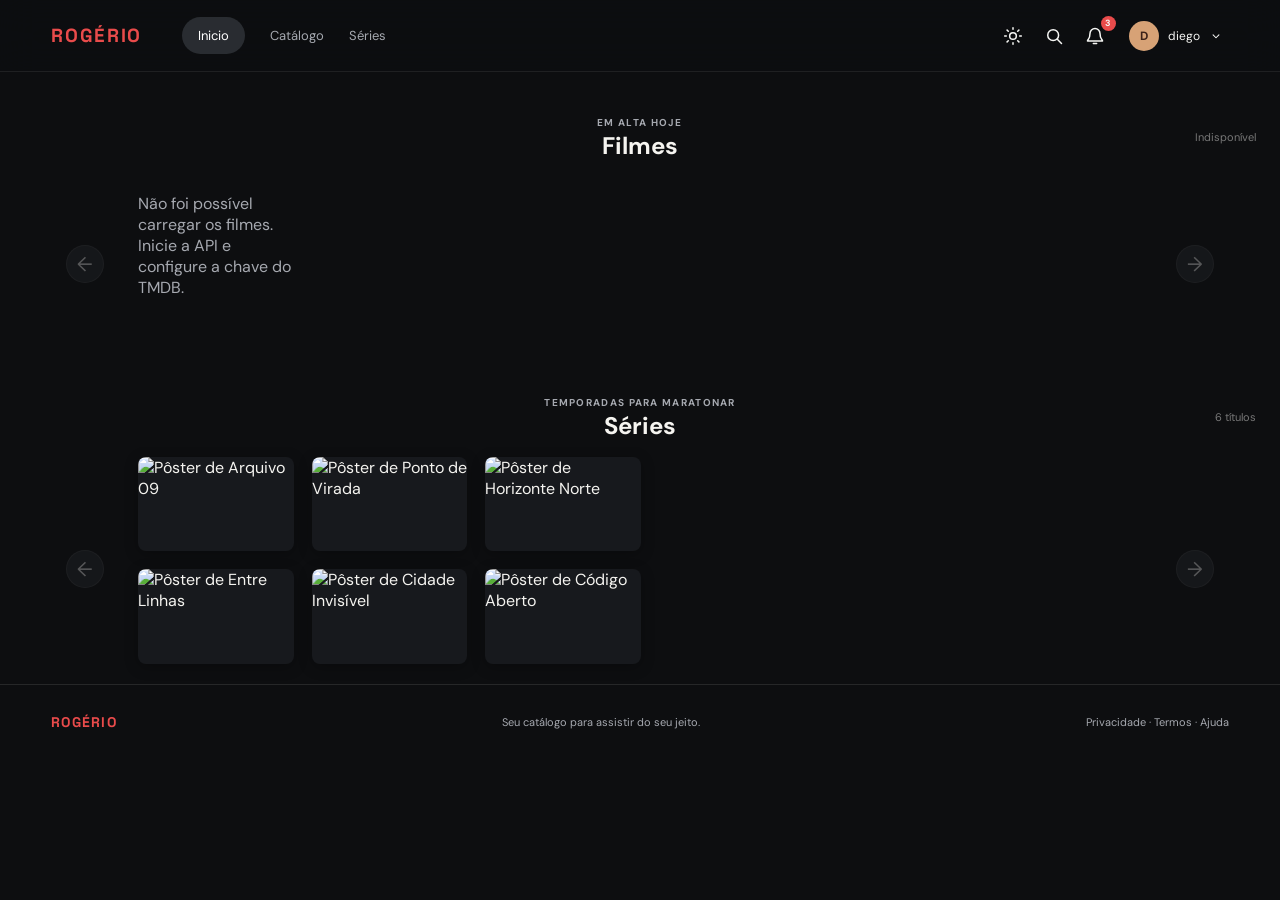
==== index.html @ 6633ee2f "Inicializa RogerioMovies" ====
<!doctype html>
<html lang="pt-BR">
  <head>
    <meta charset="UTF-8" />
    <meta name="viewport" content="width=device-width, initial-scale=1.0" />
    <meta name="description" content="Rogério, seu catálogo de filmes para assistir do seu jeito." />
    <title>Rogério | Assista do seu jeito</title>
    <link rel="preconnect" href="https://fonts.googleapis.com" />
    <link rel="preconnect" href="https://fonts.gstatic.com" crossorigin />
    <link href="https://fonts.googleapis.com/css2?family=DM+Sans:wght@400;500;600;700&family=Space+Grotesk:wght@500;600;700&display=swap" rel="stylesheet" />
    <link rel="stylesheet" href="styles.css" />
    <script src="script.js" defer></script>
  </head>
  <body>
    <header class="topbar">
      <a class="brand" href="#inicio" aria-label="Rogério início">ROGÉRIO</a>
      <nav class="main-nav" aria-label="Navegacao principal">
        <a class="active" href="#inicio">Inicio</a>
        <a href="#catalogo">Catálogo</a>
        <a href="#series">Séries</a>
      </nav>
      <div class="top-actions">
        <button class="icon-button theme-toggle" type="button" data-theme-toggle aria-label="Ativar modo claro" aria-pressed="false" title="Ativar modo claro">
          <svg aria-hidden="true" viewBox="0 0 24 24"><circle cx="12" cy="12" r="4"></circle><path d="M12 2v2M12 20v2M4.93 4.93l1.41 1.41M17.66 17.66l1.41 1.41M2 12h2M20 12h2M4.93 19.07l1.41-1.41M17.66 6.34l1.41-1.41"></path></svg>
        </button>
        <button class="icon-button" type="button" aria-label="Pesquisar" title="Pesquisar">
          <svg aria-hidden="true" viewBox="0 0 24 24"><circle cx="11" cy="11" r="6.5"></circle><path d="m16 16 5 5"></path></svg>
        </button>
        <button class="icon-button notification" type="button" aria-label="Notificacoes" title="Notificacoes">
          <svg aria-hidden="true" viewBox="0 0 24 24"><path d="M18 9a6 6 0 0 0-12 0c0 7-3 7-3 9h18c0-2-3-2-3-9M10 21h4"></path></svg>
          <span>3</span>
        </button>
        <button class="profile-button" type="button" aria-label="Abrir perfil">
          <span class="avatar">D</span>
          <span class="profile-name">diego</span>
          <svg aria-hidden="true" viewBox="0 0 24 24"><path d="m7 10 5 5 5-5"></path></svg>
        </button>
      </div>
    </header>

    <main id="inicio">
      <section class="content-section catalog-section" id="catalogo" aria-labelledby="catalog-title">
        <div class="section-heading"><div><p class="section-kicker">Em alta hoje</p><h2 id="catalog-title">Filmes</h2></div><span class="catalog-count movie-count">0 títulos</span></div>
        <div class="catalog-carousel" data-carousel>
          <button class="carousel-button previous" type="button" data-carousel-direction="previous" aria-label="Colunas anteriores">←</button>
          <div class="carousel-viewport"><div class="movie-grid movie-grid-list" aria-live="polite"></div></div>
          <button class="carousel-button next" type="button" data-carousel-direction="next" aria-label="Próximas colunas">→</button>
        </div>
      </section>

      <section class="content-section catalog-section" id="series" aria-labelledby="series-title">
        <div class="section-heading"><div><p class="section-kicker">Temporadas para maratonar</p><h2 id="series-title">Séries</h2></div><span class="catalog-count series-count">0 títulos</span></div>
        <div class="catalog-carousel" data-carousel>
          <button class="carousel-button previous" type="button" data-carousel-direction="previous" aria-label="Colunas anteriores">←</button>
          <div class="carousel-viewport"><div class="movie-grid series-grid"></div></div>
          <button class="carousel-button next" type="button" data-carousel-direction="next" aria-label="Próximas colunas">→</button>
        </div>
      </section>
    </main>

    <footer class="footer"><span class="brand small-brand">ROGÉRIO</span><span>Seu catálogo para assistir do seu jeito.</span><span>Privacidade · Termos · Ajuda</span></footer>
  </body>
</html>
---- styles.css ----
:root {
  --bg: #0d0e10;
  --surface: #17191d;
  --surface-light: #23262c;
  --text: #f5f4f0;
  --muted: #a6a9b0;
  --accent: #e94b4b;
  --accent-soft: #ff7462;
  --line: rgba(255, 255, 255, 0.1);
  --font-body: "DM Sans", sans-serif;
  --font-display: "Space Grotesk", sans-serif;
}

* { box-sizing: border-box; }
html { scroll-behavior: smooth; }
body { margin: 0; color: var(--text); background: var(--bg); font-family: var(--font-body); overflow-x: hidden; }
main { padding-top: 72px; }
a { color: inherit; text-decoration: none; }
button { color: inherit; font: inherit; cursor: pointer; }
.topbar { align-items: center; background: rgba(13, 14, 16, 0.88); border-bottom: 1px solid rgba(255,255,255,.05); display: flex; gap: 40px; height: 72px; padding: 0 clamp(24px, 4vw, 64px); position: fixed; top: 0; width: 100%; z-index: 10; backdrop-filter: blur(18px); }
.brand { color: var(--accent); font-family: var(--font-display); font-size: 19px; font-weight: 700; letter-spacing: .09em; white-space: nowrap; }
.main-nav { display: flex; gap: 25px; align-items: center; flex: 1; }
.main-nav a { color: #b8bbc0; font-size: 13px; transition: color .2s ease; }
.main-nav a:hover, .main-nav a.active { color: white; }
.main-nav a.active { background: #292c31; border-radius: 999px; color: white; padding: 10px 16px; }
.top-actions { align-items: center; display: flex; gap: 15px; }
.icon-button, .profile-button { background: transparent; border: 0; display: inline-flex; align-items: center; }
.icon-button svg, .profile-button svg { fill: none; height: 20px; stroke: currentColor; stroke-linecap: round; stroke-linejoin: round; stroke-width: 1.8; width: 20px; }
.icon-button { color: #f6f6f4; position: relative; padding: 3px; }
.notification span { background: var(--accent); border-radius: 20px; font-size: 9px; font-weight: 700; line-height: 15px; position: absolute; right: -8px; text-align: center; top: -7px; width: 15px; }
.profile-button { gap: 9px; font-size: 12px; }
.profile-button svg { height: 14px; width: 14px; }
.avatar { align-items: center; background: #d7a276; border-radius: 50%; color: #3c2118; display: inline-flex; font-size: 12px; font-weight: 700; height: 30px; justify-content: center; width: 30px; }
.hero { align-items: flex-end; background: linear-gradient(90deg, rgba(13,14,16,1) 0%, rgba(13,14,16,.86) 26%, rgba(13,14,16,.2) 70%, rgba(13,14,16,.08)), linear-gradient(0deg, var(--bg) 0%, transparent 30%), url("https://images.unsplash.com/photo-1446776811953-b23d57bd21aa?auto=format&fit=crop&w=2000&q=90") center 28% / cover; display: flex; height: min(750px, 88vh); min-height: 620px; padding: 0 clamp(24px, 8vw, 128px) 86px; position: relative; }
.hero-content { max-width: 490px; position: relative; z-index: 1; }
.eyebrow, .section-kicker { color: var(--accent-soft); font-size: 11px; font-weight: 700; letter-spacing: .13em; margin: 0 0 18px; text-transform: uppercase; }
.eyebrow { align-items: center; display: flex; gap: 9px; }
.eyebrow span { background: var(--accent); border-radius: 50%; height: 7px; width: 7px; }
.hero h1 { font-family: var(--font-display); font-size: clamp(55px, 7vw, 98px); letter-spacing: -.07em; line-height: .84; margin: 0 0 24px; text-transform: uppercase; }
.hero h1 em { color: var(--accent-soft); font-style: normal; }
.hero-copy { color: #d0d1d2; font-size: 15px; line-height: 1.6; margin: 0 0 20px; max-width: 430px; }
.hero-meta { color: #c4c5c8; display: flex; font-size: 12px; gap: 18px; margin-bottom: 26px; }
.hero-meta span + span { position: relative; }
.hero-meta span + span::before { background: #64666b; border-radius: 50%; content: ""; height: 3px; left: -11px; position: absolute; top: 6px; width: 3px; }
.hero-actions { display: flex; gap: 12px; }
.button { align-items: center; border: 0; border-radius: 5px; display: inline-flex; font-size: 13px; font-weight: 700; gap: 10px; padding: 13px 18px; transition: transform .2s ease, background .2s ease; }
.button:hover { transform: translateY(-2px); }
.button-primary { background: var(--accent); color: white; }
.button-primary:hover { background: #f05b57; }
.button-ghost { background: rgba(255,255,255,.13); color: white; }
.play-triangle { border-bottom: 5px solid transparent; border-left: 7px solid currentColor; border-top: 5px solid transparent; height: 0; width: 0; }
.plus { font-size: 20px; font-weight: 400; line-height: 12px; }
.hero-dots { bottom: 41px; display: flex; gap: 7px; position: absolute; right: clamp(24px, 8vw, 128px); }
.hero-dots button { background: #777; border: 0; border-radius: 99px; height: 4px; padding: 0; width: 22px; }
.hero-dots button.selected { background: var(--accent); width: 42px; }
.content-section { margin: 0 auto; max-width: 1440px; padding: 44px clamp(24px, 4vw, 64px) 0; }
.catalog-section { position: relative; z-index: 2; }
.section-heading { align-items: end; display: flex; justify-content: space-between; margin-bottom: 17px; }
.section-kicker { color: #777b84; font-size: 10px; margin: 0 0 5px; }
h2 { font-family: var(--font-display); font-size: 22px; letter-spacing: -.04em; line-height: 1; margin: 0; }
.section-heading > a { color: var(--accent-soft); font-size: 12px; }
.section-heading > a span { font-size: 17px; margin-left: 4px; }
.catalog-count { color: var(--muted); font-size: 11px; }
.movie-grid { display: grid; gap: 22px 14px; grid-template-columns: repeat(8, minmax(0, 1fr)); padding: 2px 0 20px; }
.poster-card, .continue-card, .game-card { flex: 0 0 auto; position: relative; }
.wide-card { aspect-ratio: 1.65 / 1; width: auto; }
.poster-card img, .continue-card img, .game-card img { border-radius: 9px; display: block; height: 100%; object-fit: cover; width: 100%; }
.poster-card::after, .game-card::after { background: linear-gradient(0deg, rgba(0,0,0,.88), transparent 55%); border-radius: 9px; bottom: 0; content: ""; inset: 0; position: absolute; pointer-events: none; }
.card-caption { bottom: 13px; display: flex; flex-direction: column; gap: 4px; left: 14px; position: absolute; z-index: 1; }
.card-caption strong { font-family: var(--font-display); font-size: 15px; }.card-caption span { color: #bfc1c4; font-size: 10px; }
.poster-label { background: var(--accent); border-radius: 2px; font-size: 9px; font-weight: 700; left: 10px; padding: 4px 7px; position: absolute; top: 10px; z-index: 1; }.poster-label.new { background: #3d9c8c; }
.continue-rail, .movie-rail { gap: 20px; }
.continue-card { width: clamp(190px, 18vw, 245px); }
.continue-card img { aspect-ratio: 1.55 / 1; }.continue-card strong, .game-card strong, .movie-card strong { display: block; font-family: var(--font-display); font-size: 14px; margin-top: 10px; }.continue-card small, .game-card small, .movie-card small { color: var(--muted); display: block; font-size: 11px; margin-top: 4px; }
.progress { background: #34363a; height: 3px; margin-top: 8px; overflow: hidden; width: 100%; }.progress span { background: var(--accent); display: block; height: 100%; }
.beta { border: 1px solid var(--accent); border-radius: 3px; color: var(--accent-soft); font-family: var(--font-body); font-size: 9px; letter-spacing: .12em; margin-left: 7px; padding: 3px 5px; vertical-align: middle; }
.game-card { width: clamp(190px, 19vw, 250px); }.game-card img { aspect-ratio: 1.35 / 1; }.game-tag { background: rgba(10,12,14,.72); border: 1px solid rgba(255,255,255,.24); border-radius: 3px; font-size: 8px; left: 11px; letter-spacing: .1em; padding: 4px 6px; position: absolute; top: 11px; z-index: 1; }
.movie-card { width: clamp(190px, 19vw, 250px); }.movie-card img { aspect-ratio: .72 / 1; }.match { color: #75d2a4; font-size: 11px; font-weight: 700; margin-top: 9px; }.movie-card strong { margin-top: 5px; }
.footer { align-items: center; border-top: 1px solid var(--line); color: #777a81; display: flex; font-size: 11px; gap: 28px; justify-content: space-between; margin-top: 75px; padding: 28px clamp(24px, 4vw, 64px) 38px; }.small-brand { font-size: 14px; }
@media (max-width: 1100px) { .movie-grid { grid-template-columns: repeat(5, minmax(0, 1fr)); } }
@media (max-width: 900px) { .movie-grid { grid-template-columns: repeat(3, minmax(0, 1fr)); } }
@media (max-width: 780px) { .topbar { gap: 22px; height: 62px; padding: 0 20px; }.main-nav { gap: 15px; overflow-x: auto; scrollbar-width: none; }.main-nav a:nth-child(n+3) { display: none; }.main-nav a.active { padding: 8px 12px; }.profile-name, .profile-button > svg { display: none; } main { padding-top: 62px; }.hero { min-height: 620px; padding: 0 24px 74px; background-position: 63% center; }.hero-content { max-width: 370px; }.hero h1 { font-size: 61px; }.hero-copy { font-size: 13px; }.content-section { padding-top: 35px; }.catalog-section { margin-top: 0; }.footer { align-items: flex-start; flex-direction: column; gap: 11px; margin-top: 50px; } }
@media (max-width: 540px) { .brand { font-size: 16px; }.main-nav { flex: initial; }.top-actions { margin-left: auto; }.hero-meta { flex-wrap: wrap; gap: 12px 18px; }.hero-actions { flex-wrap: wrap; }.section-heading > a { display: none; }.movie-grid { gap: 18px 10px; grid-template-columns: repeat(2, minmax(0, 1fr)); } }
@media (max-width: 340px) { .movie-grid { grid-template-columns: 1fr; } }

html, body { background: #0d0e10 !important; color: #f5f4f0 !important; }
.topbar { background: rgba(13, 14, 16, 0.94) !important; border-bottom-color: rgba(255,255,255,.08) !important; }
.main-nav a { color: #a6a9b0 !important; }
.main-nav a:hover, .main-nav a.active { color: #fff !important; }
.main-nav a.active { background: #292c31 !important; }
.icon-button, .profile-button { color: #f6f6f4 !important; }
.catalog-section { background: #0d0e10 !important; }
.section-heading h2, .card-caption strong, .card-caption b { color: #f5f4f0 !important; }
.section-kicker, .card-caption span { color: #a6a9b0 !important; }
.poster-card { background: #17191d !important; box-shadow: 0 3px 14px rgba(0,0,0,.28) !important; }
.footer { background: #0d0e10 !important; border-top-color: rgba(255,255,255,.1) !important; color: #a6a9b0 !important; }

.movie-grid, .series-grid { display: grid !important; grid-auto-flow: column; grid-auto-columns: calc((100% - 70px) / 6); grid-template-columns: none !important; grid-template-rows: repeat(2, auto); }
.catalog-carousel { margin-inline: 18px; padding: 0 24px; }
.carousel-viewport { margin: -8px 0 -18px; padding: 8px 24px 18px; scroll-padding-inline: 24px; }
.movie-grid > *, .series-grid > * { display: block !important; }
@media (max-width: 1100px) { .movie-grid, .series-grid { grid-auto-columns: calc((100% - 42px) / 4); } }
@media (max-width: 780px) { .movie-grid, .series-grid { grid-auto-columns: calc((100% - 28px) / 3); } }
@media (max-width: 540px) { .movie-grid, .series-grid { grid-auto-columns: calc((100% - 14px) / 2); } }
@media (max-width: 340px) { .movie-grid, .series-grid { grid-auto-columns: 100%; } }
@media (max-width: 540px) { .catalog-carousel { margin-inline: 0; padding: 0 8px; }.carousel-viewport { padding-left: 12px; padding-right: 12px; scroll-padding-inline: 12px; } }

body.light-mode, body.light-mode .catalog-section { background: #f3f3f3 !important; color: #171717 !important; }
body.light-mode .topbar { background: rgba(255,255,255,.94) !important; border-bottom-color: #dedede !important; }
body.light-mode .main-nav a { color: #666 !important; }
body.light-mode .main-nav a:hover, body.light-mode .main-nav a.active { color: #111 !important; }
body.light-mode .main-nav a.active { background: #e8e8e8 !important; }
body.light-mode .icon-button, body.light-mode .profile-button { color: #171717 !important; }
body.light-mode .section-heading h2, body.light-mode .card-caption strong, body.light-mode .card-caption b { color: #161616 !important; }
body.light-mode .section-kicker, body.light-mode .card-caption span { color: #444 !important; }
body.light-mode .poster-card { background: #fff !important; box-shadow: 0 3px 14px rgba(0,0,0,.08) !important; }
body.light-mode .poster-card:hover, body.light-mode .poster-card:focus-within { box-shadow: 0 12px 24px rgba(0,0,0,.16) !important; }
body.light-mode .footer { background: #f3f3f3 !important; border-top-color: #d8d8d8 !important; color: #777 !important; }

.catalog-carousel { align-items: center; display: flex; gap: 10px; position: relative; }
.carousel-viewport { flex: 1; min-width: 0; overflow-x: auto; scrollbar-width: none; }
.carousel-viewport::-webkit-scrollbar { display: none; }
.carousel-button { align-items: center; background: #292c31; border: 1px solid rgba(255,255,255,.12); border-radius: 50%; color: #fff; display: flex; flex: 0 0 38px; font-size: 20px; height: 38px; justify-content: center; transition: opacity .2s ease, background .2s ease; width: 38px; z-index: 2; }
.carousel-button:hover:not(:disabled) { background: var(--accent); }
.carousel-button:disabled { cursor: default; opacity: .3; }
.movie-grid, .series-grid { display: grid; grid-auto-flow: column; grid-auto-columns: calc((100% - 70px) / 6); grid-template-columns: none; grid-template-rows: repeat(2, auto); }
.movie-grid > *, .series-grid > * { display: block !important; }
@media (max-width: 1100px) { .movie-grid, .series-grid { grid-auto-columns: calc((100% - 42px) / 4); } }
@media (max-width: 780px) { .movie-grid, .series-grid { grid-auto-columns: calc((100% - 28px) / 3); } }
@media (max-width: 540px) { .catalog-carousel { gap: 6px; }.carousel-button { flex-basis: 32px; height: 32px; width: 32px; }.movie-grid, .series-grid { grid-auto-columns: calc((100% - 14px) / 2); } }
@media (max-width: 340px) { .movie-grid, .series-grid { grid-auto-columns: 100%; } }

.movie-grid, .series-grid { grid-template-columns: repeat(6, minmax(0, 1fr)); }
@media (max-width: 1100px) {
  .movie-grid, .series-grid { grid-template-columns: repeat(4, minmax(0, 1fr)); }
}
@media (max-width: 780px) {
  .movie-grid, .series-grid { grid-template-columns: repeat(3, minmax(0, 1fr)); }
}
@media (max-width: 540px) {
  .movie-grid, .series-grid { grid-template-columns: repeat(2, minmax(0, 1fr)); }
}
@media (max-width: 340px) {
  .movie-grid, .series-grid { grid-template-columns: 1fr; }
}
.catalog-message { color: var(--muted); grid-column: 1 / -1; }

body { background: #0d0e10; color: #f5f4f0; }
.topbar { background: rgba(13, 14, 16, 0.94); border-bottom-color: rgba(255,255,255,.08); }
.main-nav a { color: #a6a9b0; }
.main-nav a:hover, .main-nav a.active { color: #fff; }
.main-nav a.active { background: #292c31; }
.icon-button, .profile-button { color: #f6f6f4; }
.catalog-section { background: #0d0e10; }
.section-heading h2, .card-caption strong, .card-caption b { color: #f5f4f0; }
.section-kicker, .card-caption span { color: #a6a9b0; }
.poster-card { background: #17191d; box-shadow: 0 3px 14px rgba(0,0,0,.28); }
.poster-card:hover, .poster-card:focus-within { box-shadow: 0 12px 24px rgba(0,0,0,.45); }
.footer { background: #0d0e10; border-top-color: rgba(255,255,255,.1); color: #a6a9b0; }

body { background: #0d0e10; color: #f5f4f0; transition: background-color .3s ease, color .3s ease; }
.topbar { background: rgba(13, 14, 16, 0.94); border-bottom-color: rgba(255,255,255,.08); }
.main-nav a { color: #a6a9b0; }
.main-nav a:hover, .main-nav a.active { color: #fff; }
.main-nav a.active { background: #292c31; }
.icon-button, .profile-button { color: #f6f6f4; }
.catalog-section { background: #0d0e10; transition: background-color .3s ease; }
.section-heading h2, .card-caption strong, .card-caption b { color: #f5f4f0; }
.section-kicker { color: #a6a9b0; }
.card-caption span { color: #a6a9b0; }
.poster-card { background: #17191d; box-shadow: 0 3px 14px rgba(0,0,0,.28); }
.poster-card:hover, .poster-card:focus-within { box-shadow: 0 12px 24px rgba(0,0,0,.45); }
.footer { background: #0d0e10; border-top-color: rgba(255,255,255,.1); color: #a6a9b0; transition: background-color .3s ease, border-color .3s ease; }

body.light-mode { background: #f3f3f3; color: #171717; }
body.light-mode .topbar { background: rgba(255,255,255,.94); border-bottom-color: #dedede; }
body.light-mode .main-nav a { color: #666; }
body.light-mode .main-nav a:hover, body.light-mode .main-nav a.active { color: #111; }
body.light-mode .main-nav a.active { background: #e8e8e8; }
body.light-mode .icon-button, body.light-mode .profile-button { color: #171717; }
body.light-mode .catalog-section { background: #f3f3f3; }
body.light-mode .section-heading h2, body.light-mode .card-caption strong, body.light-mode .card-caption b { color: #161616; }
body.light-mode .section-kicker { color: #777; }
body.light-mode .card-caption span { color: #444; }
body.light-mode .poster-card { background: #fff; box-shadow: 0 3px 14px rgba(0,0,0,.08); }
body.light-mode .poster-card:hover, body.light-mode .poster-card:focus-within { box-shadow: 0 12px 24px rgba(0,0,0,.16); }
body.light-mode .footer { background: #f3f3f3; border-top-color: #d8d8d8; color: #777; }

body { background: #f3f3f3; color: #171717; }
.topbar { background: rgba(255, 255, 255, 0.94); border-bottom-color: #dedede; }
.main-nav a { color: #666; }
.main-nav a:hover, .main-nav a.active { color: #111; }
.main-nav a.active { background: #e8e8e8; }
.icon-button, .profile-button { color: #171717; }
.hero { background: linear-gradient(90deg, rgba(0,0,0,.9), rgba(0,0,0,.18)), linear-gradient(0deg, rgba(13,14,16,.75), transparent 45%), url("https://images.unsplash.com/photo-1446776811953-b23d57bd21aa?auto=format&fit=crop&w=2000&q=90") center 28% / cover; }
.catalog-section { background: #f3f3f3; margin: 0 auto; max-width: 1440px; padding: 44px 24px 0; }
.section-heading { align-items: center; justify-content: center; position: relative; text-align: center; }
.section-kicker { color: #777; }
.section-heading > div { display: flex; flex-direction: column; align-items: center; }
.section-heading h2 { color: #111; font-family: var(--font-body); font-size: 24px; letter-spacing: 0; }
.catalog-count { color: #777; position: absolute; right: 0; }
.movie-grid { gap: 18px; grid-template-columns: repeat(6, minmax(0, 1fr)); }
.poster-card { background: #fff; border-radius: 8px; box-shadow: 0 3px 14px rgba(0,0,0,.08); overflow: hidden; padding: 0 0 16px; transition: box-shadow .25s ease, transform .25s ease; }
.poster-card:hover, .poster-card:focus-within { box-shadow: 0 12px 24px rgba(0,0,0,.16); transform: translateY(-6px); }
.poster-card img { aspect-ratio: 1.35 / 1; border-radius: 6px; height: auto; transition: transform .35s ease; }
.poster-card:hover img, .poster-card:focus-within img { transform: scale(1.04); }
.poster-card::after { display: none; }
.card-caption { bottom: auto; gap: 6px; left: auto; padding: 11px 12px 0; position: static; }
.card-caption strong { color: #161616; font-family: var(--font-body); font-size: 14px; }
.card-caption span { color: #444; font-size: 11px; }
.card-caption b { color: #222; font-size: 16px; margin-top: 6px; }
.poster-label { left: 8px; top: 8px; }
.footer { background: #f3f3f3; border-top-color: #d8d8d8; color: #777; margin-top: 0; }
.small-brand { color: var(--accent); }
@media (max-width: 1100px) { .movie-grid { grid-template-columns: repeat(5, minmax(0, 1fr)); } }
@media (max-width: 780px) { .movie-grid { grid-template-columns: repeat(4, minmax(0, 1fr)); } }
@media (max-width: 540px) { .catalog-section { padding-left: 18px; padding-right: 18px; }.catalog-count { display: none; }.movie-grid { grid-template-columns: repeat(2, minmax(0, 1fr)); }.poster-card { padding-bottom: 12px; }.card-caption { padding-left: 8px; padding-right: 8px; }.card-caption strong { font-size: 12px; }.card-caption b { font-size: 14px; } }
@media (max-width: 340px) { .movie-grid { grid-template-columns: 1fr; } }

html, body { background: #0d0e10 !important; color: #f5f4f0 !important; }
.topbar { background: rgba(13, 14, 16, 0.94) !important; border-bottom-color: rgba(255,255,255,.08) !important; }
.main-nav a { color: #a6a9b0 !important; }
.main-nav a:hover, .main-nav a.active { color: #fff !important; }
.main-nav a.active { background: #292c31 !important; }
.icon-button, .profile-button { color: #f6f6f4 !important; }
.catalog-section { background: #0d0e10 !important; }
.section-heading h2, .card-caption strong, .card-caption b { color: #f5f4f0 !important; }
.section-kicker, .card-caption span { color: #a6a9b0 !important; }
.poster-card { background: #17191d !important; box-shadow: 0 3px 14px rgba(0,0,0,.28) !important; }
.footer { background: #0d0e10 !important; border-top-color: rgba(255,255,255,.1) !important; color: #a6a9b0 !important; }
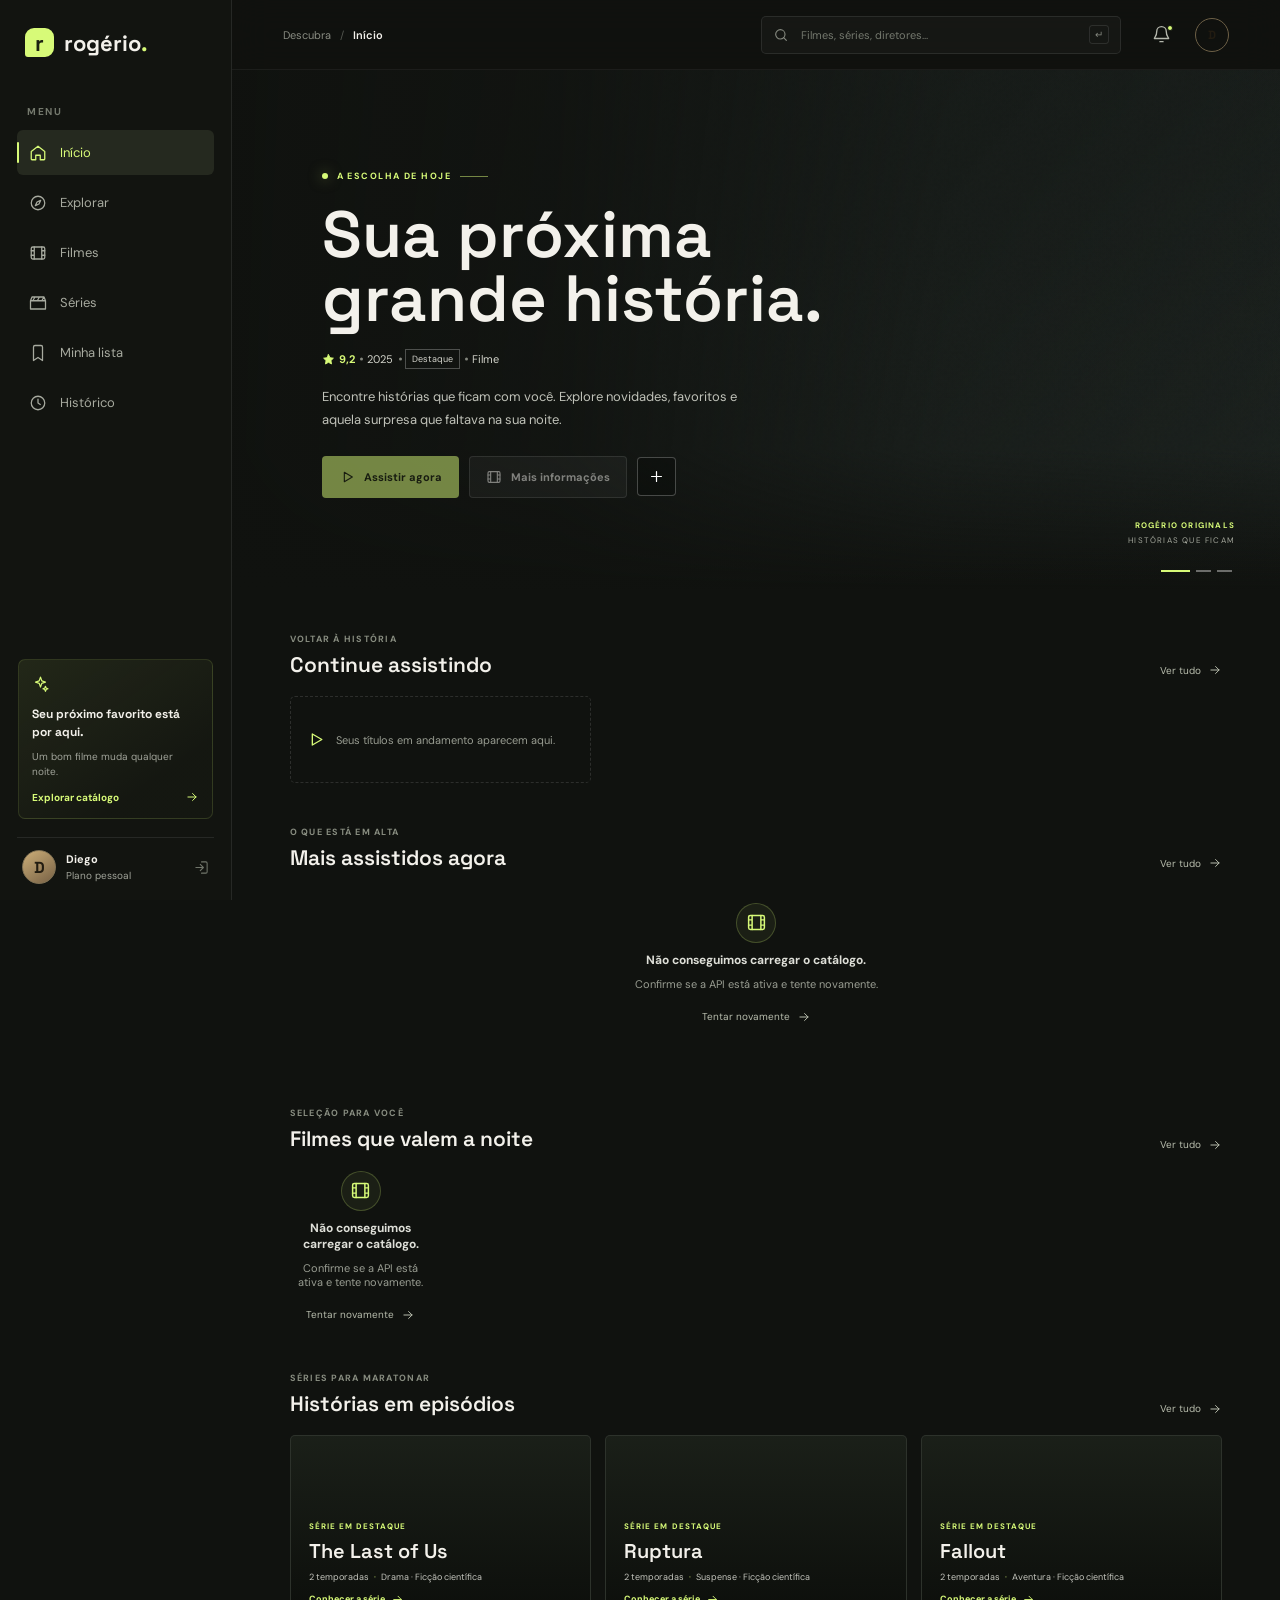
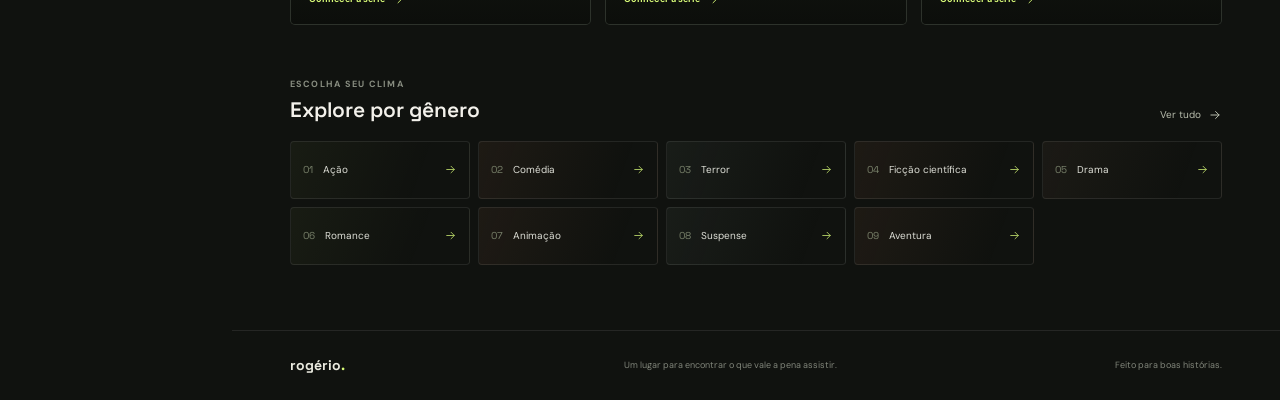
==== commit 881924c2: "nascimento de Rogério" ====
--- a/index.html
+++ b/index.html
@@ -3,61 +3,17 @@
   <head>
     <meta charset="UTF-8" />
     <meta name="viewport" content="width=device-width, initial-scale=1.0" />
-    <meta name="description" content="Rogério, seu catálogo de filmes para assistir do seu jeito." />
-    <title>Rogério | Assista do seu jeito</title>
+    <meta name="description" content="Descubra seu próximo filme favorito em Rogério." />
+    <meta name="theme-color" content="#10120f" />
+    <title>Rogério — Cinema, no seu ritmo</title>
     <link rel="preconnect" href="https://fonts.googleapis.com" />
     <link rel="preconnect" href="https://fonts.gstatic.com" crossorigin />
     <link href="https://fonts.googleapis.com/css2?family=DM+Sans:wght@400;500;600;700&family=Space+Grotesk:wght@500;600;700&display=swap" rel="stylesheet" />
-    <link rel="stylesheet" href="styles.css" />
-    <script src="script.js" defer></script>
+    <link rel="stylesheet" href="app.css" />
+    <script src="app.js" defer></script>
   </head>
-  <body>
-    <header class="topbar">
-      <a class="brand" href="#inicio" aria-label="Rogério início">ROGÉRIO</a>
-      <nav class="main-nav" aria-label="Navegacao principal">
-        <a class="active" href="#inicio">Inicio</a>
-        <a href="#catalogo">Catálogo</a>
-        <a href="#series">Séries</a>
-      </nav>
-      <div class="top-actions">
-        <button class="icon-button theme-toggle" type="button" data-theme-toggle aria-label="Ativar modo claro" aria-pressed="false" title="Ativar modo claro">
-          <svg aria-hidden="true" viewBox="0 0 24 24"><circle cx="12" cy="12" r="4"></circle><path d="M12 2v2M12 20v2M4.93 4.93l1.41 1.41M17.66 17.66l1.41 1.41M2 12h2M20 12h2M4.93 19.07l1.41-1.41M17.66 6.34l1.41-1.41"></path></svg>
-        </button>
-        <button class="icon-button" type="button" aria-label="Pesquisar" title="Pesquisar">
-          <svg aria-hidden="true" viewBox="0 0 24 24"><circle cx="11" cy="11" r="6.5"></circle><path d="m16 16 5 5"></path></svg>
-        </button>
-        <button class="icon-button notification" type="button" aria-label="Notificacoes" title="Notificacoes">
-          <svg aria-hidden="true" viewBox="0 0 24 24"><path d="M18 9a6 6 0 0 0-12 0c0 7-3 7-3 9h18c0-2-3-2-3-9M10 21h4"></path></svg>
-          <span>3</span>
-        </button>
-        <button class="profile-button" type="button" aria-label="Abrir perfil">
-          <span class="avatar">D</span>
-          <span class="profile-name">diego</span>
-          <svg aria-hidden="true" viewBox="0 0 24 24"><path d="m7 10 5 5 5-5"></path></svg>
-        </button>
-      </div>
-    </header>
-
-    <main id="inicio">
-      <section class="content-section catalog-section" id="catalogo" aria-labelledby="catalog-title">
-        <div class="section-heading"><div><p class="section-kicker">Em alta hoje</p><h2 id="catalog-title">Filmes</h2></div><span class="catalog-count movie-count">0 títulos</span></div>
-        <div class="catalog-carousel" data-carousel>
-          <button class="carousel-button previous" type="button" data-carousel-direction="previous" aria-label="Colunas anteriores">←</button>
-          <div class="carousel-viewport"><div class="movie-grid movie-grid-list" aria-live="polite"></div></div>
-          <button class="carousel-button next" type="button" data-carousel-direction="next" aria-label="Próximas colunas">→</button>
-        </div>
-      </section>
-
-      <section class="content-section catalog-section" id="series" aria-labelledby="series-title">
-        <div class="section-heading"><div><p class="section-kicker">Temporadas para maratonar</p><h2 id="series-title">Séries</h2></div><span class="catalog-count series-count">0 títulos</span></div>
-        <div class="catalog-carousel" data-carousel>
-          <button class="carousel-button previous" type="button" data-carousel-direction="previous" aria-label="Colunas anteriores">←</button>
-          <div class="carousel-viewport"><div class="movie-grid series-grid"></div></div>
-          <button class="carousel-button next" type="button" data-carousel-direction="next" aria-label="Próximas colunas">→</button>
-        </div>
-      </section>
-    </main>
-
-    <footer class="footer"><span class="brand small-brand">ROGÉRIO</span><span>Seu catálogo para assistir do seu jeito.</span><span>Privacidade · Termos · Ajuda</span></footer>
+  <body class="app-body">
+    <a class="skip-link" href="#app-view">Pular para o conteúdo</a>
+    <div id="app"></div>
   </body>
 </html>
--- a/app.css
+++ b/app.css
@@ -0,0 +1,321 @@
+@import url('https://fonts.googleapis.com/css2?family=DM+Sans:wght@400;500;600;700&family=Space+Grotesk:wght@400;500;600;700&display=swap');
+
+:root {
+  color-scheme: dark;
+  --bg: #10120f;
+  --panel: #171a16;
+  --panel-raised: #20231e;
+  --line: rgba(255, 255, 255, .085);
+  --text: #f3f1eb;
+  --muted: #a0a399;
+  --quiet: #70756a;
+  --accent: #d7fa78;
+  --accent-ink: #202612;
+  --font-body: 'DM Sans', sans-serif;
+  --font-display: 'Space Grotesk', sans-serif;
+  font-family: var(--font-body);
+  background: var(--bg);
+  color: var(--text);
+  font-synthesis: none;
+  text-rendering: optimizeLegibility;
+  -webkit-font-smoothing: antialiased;
+  -moz-osx-font-smoothing: grayscale;
+}
+
+* { box-sizing: border-box; }
+html { min-width: 320px; scroll-behavior: smooth; }
+body { margin: 0; min-width: 320px; min-height: 100vh; background: var(--bg); color: var(--text); }
+button, input, select { color: inherit; font: inherit; }
+button, a, select { -webkit-tap-highlight-color: transparent; }
+button { cursor: pointer; }
+a { color: inherit; text-decoration: none; }
+button:focus-visible, a:focus-visible, input:focus-visible, select:focus-visible { outline: 2px solid var(--accent); outline-offset: 3px; }
+.icon { width: 19px; height: 19px; flex: 0 0 auto; }
+.skip-link { position: fixed; z-index: 90; top: 10px; left: 10px; padding: 10px 14px; background: var(--accent); color: var(--accent-ink); transform: translateY(-150%); }
+.skip-link:focus { transform: translateY(0); }
+.sidebar { position: fixed; z-index: 20; inset: 0 auto 0 0; display: flex; flex-direction: column; width: 232px; padding: 28px 17px 16px; border-right: 1px solid var(--line); background: #121410; }
+.brand { display: flex; align-items: center; gap: 10px; padding: 0 8px; font-family: var(--font-display); font-size: 22px; font-weight: 700; letter-spacing: 0; }
+.brand-mark { display: grid; width: 29px; height: 29px; place-items: center; border-radius: 9px 9px 9px 3px; background: var(--accent); color: #1a2110; font-size: 22px; line-height: 1; }
+.brand-period, .footer-brand span { color: var(--accent); }
+.nav-label { margin: 48px 10px 12px; color: #74796d; font-size: 10px; font-weight: 700; letter-spacing: .15em; }
+.side-nav { display: grid; gap: 5px; }
+.nav-link { position: relative; display: flex; min-height: 45px; align-items: center; gap: 13px; padding: 0 12px; border-radius: 6px; color: #a7aa9f; font-size: 13px; transition: background .18s ease, color .18s ease; }
+.nav-link:hover { color: var(--text); background: rgba(255,255,255,.045); }
+.nav-link.active { background: #25291f; color: var(--accent); }
+.nav-link.active::before { position: absolute; left: 0; top: 12px; bottom: 12px; width: 2px; border-radius: 4px; background: var(--accent); content: ''; }
+.nav-link .icon { width: 18px; height: 18px; }
+.nav-link small { display: grid; min-width: 19px; height: 19px; margin-left: auto; place-items: center; border-radius: 50%; background: var(--accent); color: var(--accent-ink); font-size: 10px; font-weight: 700; }
+.sidebar-bottom { margin-top: auto; }
+.plan-note { display: grid; gap: 9px; margin: 0 1px 18px; padding: 15px 13px 14px; border: 1px solid rgba(215,250,120,.13); border-radius: 7px; background: linear-gradient(145deg, rgba(215,250,120,.085), rgba(215,250,120,.015) 74%); }
+.plan-symbol { color: var(--accent); }
+.plan-symbol .icon { width: 17px; height: 17px; }
+.plan-note strong { font-family: var(--font-display); font-size: 12px; line-height: 1.45; }
+.plan-note > span:not(.plan-symbol) { color: var(--muted); font-size: 10px; line-height: 1.45; }
+.plan-note > a { display: flex; align-items: center; justify-content: space-between; margin-top: 2px; color: var(--accent); font-size: 10px; font-weight: 700; }
+.plan-note > a .icon { width: 14px; height: 14px; }
+.user-mini { display: flex; width: 100%; align-items: center; gap: 10px; padding: 12px 5px 0; border: 0; border-top: 1px solid var(--line); background: none; text-align: left; }
+.user-avatar, .header-avatar { display: grid; width: 34px; height: 34px; flex: 0 0 auto; place-items: center; border: 1px solid #817254; border-radius: 50%; background: linear-gradient(145deg, #ccae78, #776145); color: #221c11; font-family: var(--font-display); font-weight: 700; }
+.user-mini > span:nth-child(2) { display: grid; gap: 3px; }
+.user-mini strong { font-size: 11px; }
+.user-mini small { color: var(--muted); font-size: 10px; }
+.user-menu-icon { width: 15px; height: 15px; margin-left: auto; color: var(--quiet); }
+.app-column { min-height: 100vh; margin-left: 232px; }
+.topbar { position: sticky; z-index: 15; top: 0; display: flex; height: 70px; align-items: center; gap: 24px; padding: 0 clamp(25px, 4vw, 62px); border-bottom: 1px solid rgba(255,255,255,.055); background: rgba(16,18,15,.88); backdrop-filter: blur(18px); }
+.breadcrumb { display: flex; min-width: 180px; align-items: center; gap: 9px; color: #898d82; font-size: 11px; }
+.breadcrumb-divider { color: #53574f; }
+.breadcrumb strong { color: var(--text); font-weight: 600; }
+.global-search { display: flex; width: min(360px, 40vw); height: 38px; align-items: center; gap: 10px; margin-left: auto; padding: 0 11px; border: 1px solid rgba(255,255,255,.09); border-radius: 5px; background: rgba(255,255,255,.027); color: #85897f; transition: border-color .18s ease, background .18s ease; }
+.global-search:focus-within { border-color: rgba(215,250,120,.45); background: rgba(255,255,255,.045); }
+.global-search .icon { width: 16px; height: 16px; }
+.global-search input, .search-page-form input { width: 100%; min-width: 0; border: 0; outline: none; background: transparent; color: var(--text); font-size: 11px; }
+.global-search input::placeholder, .search-page-form input::placeholder { color: #74796e; }
+.global-search kbd { padding: 2px 5px; border: 1px solid rgba(255,255,255,.1); border-radius: 3px; color: #83877e; font-family: var(--font-body); font-size: 10px; }
+.top-actions { display: flex; align-items: center; gap: 16px; }
+.icon-button, .header-avatar { display: grid; width: 34px; height: 34px; place-items: center; border: 1px solid transparent; background: none; }
+.icon-button { position: relative; color: #b4b7ac; }
+.icon-button:hover { color: var(--accent); }
+.notification-dot { position: absolute; top: 6px; right: 5px; width: 6px; height: 6px; border: 1px solid var(--bg); border-radius: 50%; background: var(--accent); }
+.header-avatar { border-color: #6d6046; font-size: 12px; }
+#app-view { min-height: calc(100vh - 140px); }
+.hero { position: relative; display: flex; min-height: 520px; align-items: center; overflow: hidden; padding: 50px clamp(36px, 7vw, 100px) 62px; background: #1b211e; isolation: isolate; }
+.hero::before, .detail-hero::before { position: absolute; z-index: -2; inset: 0; background: var(--hero-image) center 40% / cover no-repeat; content: ''; transform: scale(1.015); animation: hero-enter .9s ease both; }
+.hero::after, .detail-hero::after { position: absolute; z-index: -1; inset: 0; background: linear-gradient(90deg, rgba(16,18,15,.98) 0%, rgba(16,18,15,.84) 31%, rgba(16,18,15,.25) 68%, rgba(16,18,15,.1) 100%), linear-gradient(0deg, var(--bg) 0%, transparent 27%, rgba(10,12,10,.16) 100%); content: ''; }
+.hero-grain { position: absolute; z-index: -1; inset: 0; opacity: .1; background-image: url("data:image/svg+xml,%3Csvg viewBox='0 0 180 180' xmlns='http://www.w3.org/2000/svg'%3E%3Cfilter id='n'%3E%3CfeTurbulence type='fractalNoise' baseFrequency='.84' numOctaves='3' stitchTiles='stitch'/%3E%3C/filter%3E%3Crect width='100%25' height='100%25' filter='url(%23n)' opacity='.18'/%3E%3C/svg%3E"); pointer-events: none; }
+.hero-copy { width: min(570px, 62%); padding-top: 20px; animation: copy-enter .7s .08s ease both; }
+.hero-eyebrow { display: flex; align-items: center; gap: 9px; color: var(--accent); font-size: 9px; font-weight: 700; letter-spacing: .16em; }
+.hero-eyebrow > i { width: 6px; height: 6px; border-radius: 50%; background: var(--accent); box-shadow: 0 0 14px rgba(215,250,120,.5); }
+.hero-eyebrow-line { display: inline-block; width: 28px; height: 1px; background: rgba(215,250,120,.5); }
+.hero h1 { max-width: 630px; margin: 21px 0 18px; font-family: var(--font-display); font-size: clamp(43px, 5.1vw, 73px); font-weight: 600; letter-spacing: 0; line-height: .98; overflow-wrap: anywhere; }
+.hero-meta { display: flex; flex-wrap: wrap; align-items: center; gap: 12px; margin: 0 0 17px; color: #d3d4cb; font-size: 11px; }
+.hero-meta > span + span { position: relative; }
+.hero-meta > span:not(:first-child)::before { position: absolute; top: 50%; left: -7px; width: 3px; height: 3px; border-radius: 50%; background: #84877e; content: ''; transform: translateY(-50%); }
+.hero-rating { display: inline-flex; align-items: center; gap: 4px; color: var(--accent); font-weight: 700; }
+.hero-rating .icon { width: 13px; height: 13px; fill: currentColor; }
+.meta-tag { padding: 3px 6px; border: 1px solid rgba(255,255,255,.26); color: #d5d5cd; font-size: 9px; }
+.hero-copy > p:not(.hero-eyebrow) { max-width: 435px; margin: 0 0 24px; color: #c0c2b9; font-size: 13px; line-height: 1.75; }
+.hero-actions { display: flex; flex-wrap: wrap; align-items: center; gap: 10px; }
+.button { display: inline-flex; min-height: 42px; align-items: center; justify-content: center; gap: 9px; padding: 0 16px; border: 1px solid transparent; border-radius: 4px; font-size: 11px; font-weight: 700; transition: transform .18s ease, background .18s ease, border-color .18s ease; }
+.button:hover:not(:disabled) { transform: translateY(-2px); }
+.button:disabled { cursor: not-allowed; opacity: .5; }
+.button .icon { width: 16px; height: 16px; }
+.button-primary { background: var(--accent); color: var(--accent-ink); }
+.button-primary:hover:not(:disabled) { background: #e4ff9a; }
+.button-secondary { border-color: rgba(255,255,255,.2); background: rgba(255,255,255,.08); color: #f1f0eb; backdrop-filter: blur(8px); }
+.button-secondary:hover { border-color: rgba(255,255,255,.42); background: rgba(255,255,255,.14); }
+.hero-save, .save-button, .continue-action, .episode-watch { display: grid; width: 39px; height: 39px; place-items: center; border: 1px solid rgba(255,255,255,.24); border-radius: 4px; background: rgba(10,12,10,.45); color: white; backdrop-filter: blur(6px); transition: background .18s ease, color .18s ease; }
+.hero-save:hover, .save-button:hover, .save-button.saved, .continue-action:hover, .episode-watch:hover { background: var(--accent); color: var(--accent-ink); }
+.hero-save .icon, .save-button .icon, .continue-action .icon, .episode-watch .icon { width: 17px; height: 17px; }
+.hero-credit { position: absolute; right: 45px; bottom: 45px; display: grid; gap: 5px; color: #a2a59a; font-size: 8px; letter-spacing: .15em; text-align: right; }
+.hero-credit span:first-child { color: var(--accent); font-weight: 700; }
+.hero-pagination { position: absolute; right: 48px; bottom: 18px; display: flex; gap: 6px; }
+.hero-pagination span { width: 15px; height: 2px; background: rgba(255,255,255,.38); }
+.hero-pagination span.active { width: 29px; background: var(--accent); }
+.home-content { max-width: 1600px; margin: auto; padding: 0 clamp(25px, 4.5vw, 68px) 65px; }
+.content-section { margin-top: 43px; }
+.section-heading { display: flex; align-items: flex-end; justify-content: space-between; gap: 16px; margin-bottom: 19px; }
+.section-kicker { margin: 0 0 7px; color: #888d80; font-size: 9px; font-weight: 700; letter-spacing: .14em; }
+.section-heading h2, .episodes-heading h2 { margin: 0; font-family: var(--font-display); font-size: 21px; font-weight: 600; letter-spacing: 0; line-height: 1.2; }
+.text-link { display: inline-flex; align-items: center; gap: 7px; color: #b8bdad; font-size: 10px; transition: color .18s ease; }
+.text-link:hover { color: var(--accent); }
+.text-link .icon { width: 14px; height: 14px; }
+.continue-grid { display: grid; grid-template-columns: repeat(3, minmax(0, 1fr)); gap: 15px; }
+.continue-card { min-width: 0; padding: 9px; border: 1px solid var(--line); border-radius: 6px; background: linear-gradient(115deg, #1c1f1a, #171916); transition: border-color .2s ease, transform .2s ease; }
+.continue-card:hover { transform: translateY(-2px); border-color: rgba(215,250,120,.23); }
+.continue-art { position: relative; display: block; width: 100%; aspect-ratio: 2.05; overflow: hidden; padding: 0; border: 0; border-radius: 3px; background: var(--panel-raised); }
+.continue-art > img { display: block; width: 100%; height: 100%; object-fit: cover; opacity: .85; transition: transform .4s ease; }
+.continue-card:hover .continue-art > img { transform: scale(1.035); }
+.continue-play { position: absolute; top: 50%; left: 50%; display: grid; width: 36px; height: 36px; place-items: center; border: 1px solid rgba(255,255,255,.45); border-radius: 50%; background: rgba(15,17,14,.62); transform: translate(-50%,-50%); }
+.continue-play .icon { width: 15px; height: 15px; fill: white; }
+.continue-progress, .episode-progress { position: absolute; right: 0; bottom: 0; left: 0; height: 3px; background: rgba(255,255,255,.22); }
+.continue-progress i, .episode-progress i { display: block; height: 100%; background: var(--accent); }
+.continue-copy { display: flex; align-items: center; justify-content: space-between; gap: 10px; padding: 11px 3px 1px; }
+.continue-copy h3, .poster-info h3, .episode-copy h3 { overflow: hidden; margin: 0; color: #e9e8e1; font-family: var(--font-display); font-size: 12px; font-weight: 600; text-overflow: ellipsis; white-space: nowrap; }
+.continue-copy p { margin: 5px 0 0; color: #92968b; font-size: 10px; }
+.continue-action { width: 30px; height: 30px; flex: 0 0 auto; border-color: var(--line); }
+.continue-action .icon { width: 13px; height: 13px; fill: currentColor; }
+.poster-rail { display: grid; grid-auto-columns: minmax(125px, 1fr); grid-auto-flow: column; gap: clamp(11px, 1.35vw, 20px); overflow-x: auto; padding: 0 1px 9px; scrollbar-width: thin; scrollbar-color: #393d33 transparent; }
+.poster-grid { display: grid; grid-template-columns: repeat(6, minmax(0, 1fr)); gap: 23px 16px; }
+.poster-card { position: relative; min-width: 0; animation: card-enter .35s ease both; }
+.poster-open { position: relative; display: block; width: 100%; aspect-ratio: .72; overflow: hidden; padding: 0; border: 1px solid rgba(255,255,255,.06); border-radius: 5px; background: var(--panel-raised); text-align: left; }
+.poster-open > img, .detail-poster img, .recent-item img { display: block; width: 100%; height: 100%; object-fit: cover; transition: transform .4s cubic-bezier(.2,.7,.2,1), opacity .3s ease; }
+.poster-card:hover .poster-open > img { transform: scale(1.05); }
+.poster-hover { position: absolute; inset: 0; display: grid; place-items: center; background: rgba(11,13,10,.3); opacity: 0; transition: opacity .2s ease; }
+.poster-card:hover .poster-hover, .poster-open:focus-visible .poster-hover { opacity: 1; }
+.poster-hover > span { display: flex; align-items: center; gap: 7px; padding: 8px 11px; border-radius: 3px; background: var(--accent); color: var(--accent-ink); font-size: 10px; font-weight: 700; }
+.poster-hover .icon { width: 13px; height: 13px; fill: currentColor; }
+.save-button { position: absolute; z-index: 2; top: 8px; right: 8px; width: 29px; height: 29px; border-color: rgba(255,255,255,.26); opacity: 0; }
+.poster-card:hover .save-button, .poster-card:focus-within .save-button, .save-button.saved { opacity: 1; }
+.save-button .icon { width: 14px; height: 14px; }
+.rank-number { position: absolute; z-index: 2; bottom: -1px; left: 7px; color: rgba(12,14,11,.9); font-family: var(--font-display); font-size: clamp(60px, 7vw, 94px); font-weight: 700; letter-spacing: 0; line-height: .75; -webkit-text-stroke: 1px rgba(238,239,229,.78); text-shadow: 2px 3px 0 rgba(0,0,0,.38); pointer-events: none; }
+.poster-info { padding: 9px 1px 0; }
+.poster-title-line { display: flex; align-items: center; justify-content: space-between; gap: 6px; }
+.poster-info h3 { font-size: 11px; }
+.poster-info p { overflow: hidden; margin: 6px 0 0; color: #92968b; font-size: 9px; text-overflow: ellipsis; white-space: nowrap; }
+.poster-info p span { padding: 0 3px; color: #666b60; }
+.rating { display: inline-flex; flex: 0 0 auto; align-items: center; gap: 3px; color: var(--accent); font-size: 9px; font-weight: 700; }
+.rating .icon { width: 11px; height: 11px; fill: currentColor; }
+.recommendation-section { margin-top: 54px; }
+.series-grid { display: grid; grid-template-columns: repeat(3, minmax(0, 1fr)); gap: 14px; }
+.series-feature { position: relative; display: flex; min-height: 190px; align-items: flex-end; overflow: hidden; padding: 18px; border: 1px solid rgba(255,255,255,.08); border-radius: 5px; background: #1b2019; isolation: isolate; text-align: left; }
+.series-feature::before { position: absolute; z-index: -2; inset: 0; background: var(--series-image) center / cover; content: ''; transition: transform .5s ease; }
+.series-feature:hover::before { transform: scale(1.04); }
+.series-feature::after { position: absolute; z-index: -1; inset: 0; background: linear-gradient(0deg, rgba(11,13,10,.95), rgba(11,13,10,.03) 100%); content: ''; }
+.series-feature-content { display: grid; gap: 7px; }
+.series-kicker { color: var(--accent); font-size: 8px; font-weight: 700; letter-spacing: .13em; }
+.series-feature-content strong { font-family: var(--font-display); font-size: 20px; font-weight: 600; }
+.series-feature-content > span:nth-last-child(2) { color: #c4c5bd; font-size: 9px; }
+.series-feature-content > span:nth-last-child(2) i { padding: 0 3px; color: var(--accent); font-style: normal; }
+.series-open { display: inline-flex; align-items: center; gap: 6px; margin-top: 3px; color: var(--accent); font-size: 9px; font-weight: 700; }
+.series-open .icon { width: 13px; height: 13px; }
+.category-section { margin-top: 53px; }
+.category-grid { display: grid; grid-template-columns: repeat(5, minmax(0, 1fr)); gap: 8px; }
+.category-chip { position: relative; display: flex; min-height: 58px; align-items: center; gap: 10px; overflow: hidden; padding: 0 12px; border: 1px solid var(--line); border-radius: 4px; background: linear-gradient(110deg, rgba(215,250,120,.045), transparent 74%); color: #dedfd7; font-size: 10px; transition: border-color .18s ease, background .18s ease; }
+.category-chip:hover { border-color: rgba(215,250,120,.4); background-color: rgba(215,250,120,.055); }
+.category-index { color: #78806a; font-family: var(--font-display); font-size: 10px; }
+.category-chip > .icon { width: 13px; height: 13px; margin-left: auto; color: var(--accent); opacity: .8; }
+.category-1, .category-3 { background-image: linear-gradient(110deg, rgba(214,135,91,.075), transparent 80%); }
+.category-2, .category-7 { background-image: linear-gradient(110deg, rgba(125,147,132,.085), transparent 80%); }
+.category-4, .category-8 { background-image: linear-gradient(110deg, rgba(180,135,103,.07), transparent 80%); }
+.quiet-empty { display: flex; min-height: 87px; align-items: center; gap: 11px; padding: 15px; border: 1px dashed rgba(255,255,255,.12); border-radius: 5px; color: #989c91; font-size: 11px; }
+.quiet-empty .icon { color: var(--accent); }
+.page-intro { padding: 49px clamp(26px, 5vw, 72px) 25px; }
+.page-intro h1 { margin: 0; font-family: var(--font-display); font-size: clamp(32px, 4vw, 47px); font-weight: 600; letter-spacing: 0; line-height: 1.1; }
+.page-intro > p:last-child { max-width: 550px; margin: 11px 0 0; color: var(--muted); font-size: 12px; line-height: 1.6; }
+.app-column > #app-view > .page-intro + .poster-grid, .app-column > #app-view > .catalog-tools, .app-column > #app-view > .poster-grid.catalog-grid, .app-column > #app-view > .filter-tabs, .app-column > #app-view > .search-page-form, .app-column > #app-view > .search-filters, .app-column > #app-view > .results-heading, .app-column > #app-view > .empty-state, .app-column > #app-view > .history-summary, .app-column > #app-view > .profile-hero, .app-column > #app-view > .stats-grid, .app-column > #app-view > .profile-columns, .app-column > #app-view > .inline-state, .app-column > #app-view > .skeleton-grid { margin-right: clamp(26px, 5vw, 72px); margin-left: clamp(26px, 5vw, 72px); }
+.catalog-tools { display: flex; align-items: center; justify-content: space-between; margin-top: -3px; margin-bottom: 18px; color: #92968a; font-size: 10px; }
+.sort-control { display: flex; align-items: center; gap: 8px; color: #c4c6be; }
+.sort-control .icon { width: 14px; height: 14px; }
+.catalog-grid { margin-bottom: 55px; }
+.search-page-form { display: flex; height: 56px; align-items: center; gap: 13px; padding: 0 14px; border: 1px solid rgba(255,255,255,.12); border-radius: 5px; background: #171a16; }
+.search-page-form:focus-within { border-color: rgba(215,250,120,.5); }
+.search-page-form > .icon { color: var(--accent); }
+.search-page-form input { font-size: 13px; }
+.search-page-form .button { min-height: 35px; flex: 0 0 auto; }
+.filter-tabs { display: flex; gap: 6px; overflow-x: auto; padding: 19px 0 5px; scrollbar-width: none; }
+.filter-tab { min-height: 31px; flex: 0 0 auto; padding: 0 13px; border: 1px solid rgba(255,255,255,.1); border-radius: 3px; background: transparent; color: #a9aca2; font-size: 10px; transition: color .18s ease, background .18s ease, border-color .18s ease; }
+.filter-tab:hover { border-color: rgba(215,250,120,.3); color: var(--text); }
+.filter-tab.active { border-color: var(--accent); background: var(--accent); color: var(--accent-ink); font-weight: 700; }
+.search-filters { display: grid; grid-template-columns: repeat(4, minmax(0, 1fr)); gap: 10px; padding: 14px 0 21px; }
+.search-filters label, .season-select { display: grid; gap: 7px; color: #888d81; font-size: 9px; }
+.search-filters select, .season-select select, .setting-row select { min-width: 0; height: 36px; padding: 0 10px; border: 1px solid rgba(255,255,255,.1); border-radius: 3px; background: #171a16; color: #d5d6ce; font-size: 10px; }
+.results-heading { display: flex; align-items: center; justify-content: space-between; gap: 15px; margin-top: 18px; margin-bottom: 18px; }
+.results-heading h2 { margin: 0; font-family: var(--font-display); font-size: 17px; font-weight: 600; }
+.results-heading > span { color: #8e9387; font-size: 10px; }
+.empty-state { display: grid; min-height: 260px; align-content: center; justify-items: center; padding: 30px; text-align: center; }
+.empty-icon { display: grid; width: 48px; height: 48px; place-items: center; border: 1px solid rgba(215,250,120,.22); border-radius: 50%; background: rgba(215,250,120,.055); color: var(--accent); }
+.empty-icon .icon { width: 21px; height: 21px; }
+.empty-state h3 { margin: 17px 0 0; font-family: var(--font-display); font-size: 18px; font-weight: 600; }
+.empty-state p { max-width: 380px; margin: 8px 0 18px; color: #999d92; font-size: 11px; line-height: 1.6; }
+.empty-state .button { min-height: 37px; }
+.inline-state { display: flex; min-height: 155px; flex-direction: column; align-items: center; justify-content: center; gap: 9px; color: #999d92; font-size: 11px; text-align: center; }
+.inline-state .empty-icon { width: 40px; height: 40px; }
+.inline-state strong { color: #dedfd8; font-size: 12px; }
+.inline-state .text-link { margin-top: 3px; padding: 7px; border: 0; background: transparent; cursor: pointer; }
+.history-summary { display: flex; align-items: center; gap: 13px; margin-top: 4px; padding: 14px 16px; border: 1px solid var(--line); border-radius: 5px; background: #171a16; }
+.history-summary > span { display: grid; width: 34px; height: 34px; place-items: center; border-radius: 50%; background: rgba(215,250,120,.09); color: var(--accent); }
+.history-summary > div { display: grid; gap: 4px; }
+.history-summary strong { font-family: var(--font-display); font-size: 12px; }
+.history-summary small { color: #979b90; font-size: 10px; }
+.history-summary + .poster-grid { margin-top: 21px; }
+.profile-hero { display: flex; align-items: center; gap: 19px; padding: 22px 0; border-bottom: 1px solid var(--line); }
+.profile-avatar-large { display: grid; width: 70px; height: 70px; flex: 0 0 auto; place-items: center; border: 1px solid #8a7857; border-radius: 50%; background: linear-gradient(145deg, #d0b782, #766044); color: #231d12; font-family: var(--font-display); font-size: 26px; font-weight: 700; }
+.profile-hero > div { flex: 1; }
+.profile-hero .section-kicker { margin-bottom: 5px; }
+.profile-hero h2 { margin: 0; font-family: var(--font-display); font-size: 24px; }
+.profile-hero p { margin: 6px 0 0; color: var(--muted); font-size: 10px; }
+.profile-hero p span { padding: 0 5px; color: var(--quiet); }
+.profile-hero > .button { min-height: 36px; }
+.stats-grid { display: grid; grid-template-columns: repeat(4, minmax(0, 1fr)); gap: 10px; margin-top: 17px; }
+.stat-card { display: grid; min-height: 113px; align-content: center; justify-items: start; gap: 8px; padding: 14px; border: 1px solid var(--line); border-radius: 5px; background: linear-gradient(140deg, #191c17, #151713); }
+.stat-card > span { color: var(--accent); }
+.stat-card > span .icon { width: 15px; height: 15px; }
+.stat-card > strong { font-family: var(--font-display); font-size: 24px; font-weight: 600; line-height: 1; }
+.stat-card > strong small { margin-left: 3px; color: var(--accent); font-size: 11px; }
+.stat-card > small { color: #9a9e93; font-size: 9px; }
+.profile-columns { display: grid; grid-template-columns: 1fr .82fr; gap: 28px; margin-top: 41px; margin-bottom: 50px; }
+.settings-panel, .history-panel { min-width: 0; }
+.setting-row { display: flex; min-height: 69px; align-items: center; justify-content: space-between; gap: 14px; border-top: 1px solid var(--line); }
+.setting-row > span { display: grid; gap: 5px; }
+.setting-row strong { font-size: 10px; font-weight: 600; }
+.setting-row small { color: #909489; font-size: 9px; }
+.setting-row select { width: 155px; height: 32px; }
+.appearance-control { display: flex; gap: 3px; padding: 3px; border: 1px solid var(--line); border-radius: 4px; }
+.appearance-control button { min-height: 25px; padding: 0 9px; border: 0; border-radius: 3px; background: transparent; color: #a6aa9e; font-size: 9px; }
+.appearance-control button.active { background: #33382c; color: var(--accent); }
+.history-panel .section-heading { margin-bottom: 11px; }
+.history-panel .section-heading h2 { font-size: 17px; }
+.recent-item { display: flex; width: 100%; height: 62px; align-items: center; gap: 10px; padding: 7px 0; border: 0; border-top: 1px solid var(--line); background: transparent; text-align: left; }
+.recent-item img { width: 34px; height: 46px; border-radius: 2px; }
+.recent-item > span { display: grid; min-width: 0; flex: 1; gap: 5px; }
+.recent-item strong { overflow: hidden; font-size: 10px; text-overflow: ellipsis; white-space: nowrap; }
+.recent-item small { color: #969a8e; font-size: 9px; }
+.recent-item > .icon { width: 14px; height: 14px; color: #92968b; }
+.history-panel .empty-state { min-height: 190px; padding: 15px; }
+.history-panel .empty-icon { width: 37px; height: 37px; }
+.history-panel .empty-state h3 { font-size: 14px; }
+.detail-hero { position: relative; min-height: 462px; overflow: hidden; padding: 22px clamp(27px, 5vw, 72px) 40px; background: #171a16; isolation: isolate; }
+.detail-hero::before { background-image: var(--detail-image); background-position: center 42%; }
+.detail-hero::after { background: linear-gradient(90deg, rgba(16,18,15,.98), rgba(16,18,15,.79) 48%, rgba(16,18,15,.18)), linear-gradient(0deg,var(--bg),transparent 40%); }
+.back-link { display: inline-flex; align-items: center; gap: 5px; color: #c9cbc2; font-size: 10px; }
+.back-link:hover { color: var(--accent); }
+.back-link .icon { width: 16px; height: 16px; }
+.detail-summary { display: flex; max-width: 1050px; align-items: center; gap: clamp(25px, 5vw, 68px); margin: 28px auto 0; }
+.detail-poster { width: clamp(170px, 17vw, 215px); aspect-ratio: .7; flex: 0 0 auto; overflow: hidden; border: 1px solid rgba(255,255,255,.15); border-radius: 4px; background: var(--panel-raised); box-shadow: 0 18px 55px rgba(0,0,0,.35); }
+.detail-copy { max-width: 650px; }
+.detail-copy h1 { margin: 14px 0 5px; font-family: var(--font-display); font-size: clamp(34px, 4vw, 55px); font-weight: 600; overflow-wrap: anywhere; }
+.original-title { margin: 0 0 14px; color: #a9ada1; font-size: 11px; }
+.detail-description { max-width: 590px; margin: 0 0 20px; color: #c1c3ba; font-size: 11px; line-height: 1.8; }
+.detail-content { max-width: 1450px; margin: auto; padding: 0 clamp(27px, 5vw, 72px) 55px; }
+.detail-credits { display: grid; grid-template-columns: .8fr 1.5fr 1fr; gap: 18px; padding: 22px 0; border-bottom: 1px solid var(--line); }
+.detail-credits > div { display: grid; align-content: start; gap: 7px; }
+.detail-credits span { color: #898e82; font-size: 9px; }
+.detail-credits strong { color: #d4d5cd; font-size: 10px; font-weight: 500; line-height: 1.6; }
+.trailer-feature { position: relative; display: flex; min-height: 205px; align-items: center; justify-content: space-between; overflow: hidden; margin-top: 30px; padding: 23px 30px; border: 1px solid rgba(255,255,255,.08); border-radius: 5px; background: var(--panel) var(--trailer-image) center / cover; isolation: isolate; }
+.trailer-feature::before { position: absolute; z-index: -1; inset: 0; background: linear-gradient(90deg, rgba(13,15,12,.95), rgba(13,15,12,.73) 55%, rgba(13,15,12,.35)); content: ''; }
+.trailer-feature h2 { margin: 0; font-family: var(--font-display); font-size: 19px; }
+.trailer-feature p { margin: 7px 0 14px; color: #b5b8ae; font-size: 10px; }
+.trailer-feature .button { min-height: 35px; }
+.trailer-play { display: grid; width: 48px; height: 48px; place-items: center; border: 1px solid rgba(255,255,255,.55); border-radius: 50%; background: rgba(12,14,11,.4); }
+.trailer-play .icon { fill: white; }
+.episodes-section { margin-top: 34px; }
+.episodes-heading { display: flex; align-items: flex-end; justify-content: space-between; gap: 20px; margin-bottom: 15px; }
+.episodes-heading h2 { font-size: 20px; }
+.season-select { width: 150px; }
+.season-select select { height: 34px; }
+.episode-card { display: grid; grid-template-columns: 25px 142px minmax(0, 1fr) 36px; align-items: center; gap: 14px; padding: 12px 0; border-top: 1px solid var(--line); }
+.episode-number { color: #969a8f; font-family: var(--font-display); font-size: 14px; }
+.episode-thumb { position: relative; display: grid; aspect-ratio: 1.75; place-items: center; border-radius: 3px; background: var(--episode-image) center / cover, var(--panel-raised); }
+.episode-thumb::before { position: absolute; inset: 0; border-radius: 3px; background: rgba(0,0,0,.28); content: ''; }
+.episode-thumb > span { position: relative; display: grid; width: 30px; height: 30px; place-items: center; border: 1px solid rgba(255,255,255,.5); border-radius: 50%; background: rgba(0,0,0,.28); }
+.episode-thumb .icon { width: 13px; height: 13px; fill: white; }
+.episode-copy { position: relative; align-self: stretch; padding: 5px 0 10px; }
+.episode-copy h3 { font-size: 11px; }
+.episode-copy > span { display: block; margin-top: 6px; color: #9da196; font-size: 9px; }
+.episode-copy > span i { padding: 0 3px; font-style: normal; }
+.episode-copy p { overflow: hidden; margin: 6px 0 0; color: #969a8f; font-size: 9px; line-height: 1.5; text-overflow: ellipsis; }
+.episode-copy .episode-progress { bottom: 0; right: 4px; left: 0; height: 2px; }
+.episode-watch { width: 32px; height: 32px; border-color: var(--line); }
+.similar-section { margin-top: 34px; }
+.site-footer { display: flex; min-height: 70px; align-items: center; justify-content: space-between; gap: 15px; padding: 15px clamp(25px, 4.5vw, 68px); border-top: 1px solid var(--line); color: #80857a; font-size: 9px; }
+.footer-brand { color: #eaeadf; font-family: var(--font-display); font-size: 14px; font-weight: 700; }
+.toast { position: fixed; z-index: 60; right: 24px; bottom: 23px; max-width: min(360px, calc(100vw - 32px)); padding: 12px 16px; border: 1px solid rgba(215,250,120,.2); border-radius: 4px; background: #25291f; color: #edf0e5; font-size: 11px; opacity: 0; pointer-events: none; transform: translateY(8px); transition: opacity .2s ease, transform .2s ease; }
+.toast.visible { opacity: 1; transform: translateY(0); }
+.mobile-nav { display: none; }
+.skeleton-grid { margin-top: 20px; }
+.skeleton-card { min-width: 0; }
+.skeleton-poster, .skeleton-line { position: relative; overflow: hidden; border-radius: 4px; background: #20231e; }
+.skeleton-poster { aspect-ratio: .72; }
+.skeleton-line { width: 76%; height: 9px; margin-top: 10px; }
+.skeleton-line.short { width: 48%; height: 7px; margin-top: 7px; }
+.skeleton-poster::after, .skeleton-line::after { position: absolute; inset: 0; background: linear-gradient(100deg, transparent 15%, rgba(255,255,255,.05) 48%, transparent 80%); content: ''; animation: shimmer 1.5s infinite; }
+@keyframes shimmer { to { transform: translateX(100%); } }
+@keyframes hero-enter { from { opacity: .35; transform: scale(1.05); } to { opacity: 1; transform: scale(1.015); } }
+@keyframes copy-enter { from { opacity: 0; transform: translateY(12px); } to { opacity: 1; transform: translateY(0); } }
+@keyframes card-enter { from { opacity: 0; transform: translateY(6px); } to { opacity: 1; transform: translateY(0); } }
+
+@media (min-width: 1500px) { .hero { min-height: 590px; }.home-content { padding-right: 75px; padding-left: 75px; }.poster-grid { grid-template-columns: repeat(7, minmax(0, 1fr)); } }
+@media (max-width: 1180px) { .sidebar { width: 210px; }.app-column { margin-left: 210px; }.poster-grid { grid-template-columns: repeat(5, minmax(0, 1fr)); }.hero { min-height: 475px; }.hero-copy { width: min(510px, 70%); }.category-grid { grid-template-columns: repeat(3, minmax(0, 1fr)); }.series-feature { min-height: 170px; }.profile-columns { grid-template-columns: 1fr; gap: 32px; } }
+@media (max-width: 900px) { .sidebar { width: 74px; align-items: center; padding: 21px 8px 13px; }.brand { padding: 0; }.brand > span:last-child, .nav-label, .nav-link > span, .nav-link small, .plan-note, .user-mini > span:nth-child(2), .user-menu-icon { display: none; }.side-nav { width: 100%; margin-top: 42px; }.nav-link { justify-content: center; padding: 0; }.nav-link.active::before { left: 1px; }.nav-link .icon { width: 19px; height: 19px; }.user-mini { justify-content: center; padding: 13px 0 0; }.user-avatar { width: 34px; height: 34px; }.app-column { margin-left: 74px; }.topbar { padding-right: 25px; padding-left: 25px; }.hero { min-height: 440px; padding-right: 38px; padding-left: 38px; }.hero-copy { width: 73%; }.hero h1 { font-size: clamp(42px, 6vw, 57px); }.home-content { padding-right: 28px; padding-left: 28px; }.poster-grid { grid-template-columns: repeat(4, minmax(0, 1fr)); }.continue-grid { grid-template-columns: repeat(2, minmax(0, 1fr)); }.continue-card:nth-child(3) { display: none; }.series-grid { grid-template-columns: repeat(2, minmax(0, 1fr)); }.series-feature:last-child { display: none; }.page-intro { padding-top: 40px; }.app-column > #app-view > .page-intro + .poster-grid, .app-column > #app-view > .catalog-tools, .app-column > #app-view > .poster-grid.catalog-grid, .app-column > #app-view > .filter-tabs, .app-column > #app-view > .search-page-form, .app-column > #app-view > .search-filters, .app-column > #app-view > .results-heading, .app-column > #app-view > .empty-state, .app-column > #app-view > .history-summary, .app-column > #app-view > .profile-hero, .app-column > #app-view > .stats-grid, .app-column > #app-view > .profile-columns, .app-column > #app-view > .inline-state, .app-column > #app-view > .skeleton-grid { margin-right: 28px; margin-left: 28px; }.detail-hero { padding-right: 30px; padding-left: 30px; }.detail-content { padding-right: 30px; padding-left: 30px; } }
+@media (max-width: 640px) { .sidebar { display: none; }.app-column { margin-left: 0; padding-bottom: 68px; }.topbar { height: 59px; gap: 10px; padding: 0 16px; }.breadcrumb { min-width: 0; flex: 1; font-size: 10px; }.global-search { width: 36px; height: 36px; flex: 0 0 auto; justify-content: center; margin-left: 0; padding: 0; border-color: transparent; background: transparent; }.global-search input, .global-search kbd { display: none; }.global-search .icon { width: 19px; height: 19px; color: #d4d6cc; }.top-actions { gap: 7px; }.icon-button, .header-avatar { width: 31px; height: 31px; }.header-avatar { font-size: 11px; }.hero { min-height: 515px; align-items: flex-end; padding: 0 22px 70px; }.hero::after { background: linear-gradient(0deg, rgba(16,18,15,.99) 1%, rgba(16,18,15,.81) 44%, rgba(16,18,15,.13) 100%), linear-gradient(90deg,rgba(16,18,15,.45),transparent 100%); }.hero-copy { width: 100%; padding: 0; }.hero h1 { max-width: 480px; margin-top: 15px; font-size: clamp(39px, 10vw, 55px); }.hero-meta { gap: 11px; font-size: 10px; }.hero-copy > p:not(.hero-eyebrow) { max-width: 420px; font-size: 11px; }.hero-credit { right: 21px; bottom: 22px; font-size: 7px; }.hero-pagination { right: 21px; bottom: 10px; }.home-content { padding: 0 17px 32px; }.content-section { margin-top: 33px; }.section-heading { margin-bottom: 14px; }.section-heading h2 { font-size: 18px; }.section-kicker { font-size: 8px; }.text-link { font-size: 9px; }.continue-grid { grid-template-columns: minmax(0,1fr); gap: 9px; }.continue-card:nth-child(3) { display: block; }.continue-card { display: grid; grid-template-columns: 40% minmax(0,1fr); gap: 10px; padding: 7px; }.continue-art { height: 100%; min-height: 77px; aspect-ratio: auto; }.continue-copy { min-width: 0; padding: 5px 5px 5px 0; }.continue-copy h3 { font-size: 11px; }.continue-copy p { font-size: 9px; }.continue-action { width: 28px; height: 28px; }.poster-rail { grid-auto-columns: minmax(116px, 34vw); gap: 11px; }.poster-grid { grid-template-columns: repeat(2, minmax(0,1fr)); gap: 19px 11px; }.poster-info { padding-top: 7px; }.poster-info h3 { font-size: 10px; }.poster-info p { font-size: 8px; }.rating { font-size: 8px; }.save-button { width: 28px; height: 28px; opacity: 1; }.poster-hover { display: none; }.rank-number { font-size: 69px; }.recommendation-section, .category-section { margin-top: 41px; }.series-grid { grid-template-columns: minmax(0,1fr); gap: 9px; }.series-feature { min-height: 150px; }.series-feature:last-child { display: flex; }.series-feature-content strong { font-size: 18px; }.category-grid { grid-template-columns: repeat(2, minmax(0,1fr)); gap: 6px; }.category-chip { min-height: 48px; gap: 7px; padding: 0 8px; font-size: 9px; }.category-index { font-size: 8px; }.site-footer { min-height: 74px; flex-wrap: wrap; justify-content: flex-start; gap: 5px 15px; padding: 12px 19px; font-size: 8px; }.site-footer > span:last-child { display: none; }.mobile-nav { position: fixed; z-index: 25; right: 0; bottom: 0; left: 0; display: grid; height: 63px; grid-template-columns: repeat(5, 1fr); padding: 5px 7px max(5px, env(safe-area-inset-bottom)); border-top: 1px solid rgba(255,255,255,.1); background: rgba(18,20,16,.96); backdrop-filter: blur(18px); }.mobile-nav-link { display: grid; align-content: center; justify-items: center; gap: 3px; color: #92968a; font-size: 8px; }.mobile-nav-link .icon { width: 18px; height: 18px; }.mobile-nav-link.active { color: var(--accent); }.page-intro { padding: 32px 19px 19px; }.page-intro h1 { font-size: 31px; }.page-intro > p:last-child { font-size: 10px; }.app-column > #app-view > .page-intro + .poster-grid, .app-column > #app-view > .catalog-tools, .app-column > #app-view > .poster-grid.catalog-grid, .app-column > #app-view > .filter-tabs, .app-column > #app-view > .search-page-form, .app-column > #app-view > .search-filters, .app-column > #app-view > .results-heading, .app-column > #app-view > .empty-state, .app-column > #app-view > .history-summary, .app-column > #app-view > .profile-hero, .app-column > #app-view > .stats-grid, .app-column > #app-view > .profile-columns, .app-column > #app-view > .inline-state, .app-column > #app-view > .skeleton-grid { margin-right: 19px; margin-left: 19px; }.search-page-form { height: 49px; gap: 9px; padding: 0 9px; }.search-page-form input { font-size: 11px; }.search-page-form .button { min-height: 32px; padding: 0 9px; font-size: 9px; }.search-page-form .button .icon { width: 13px; height: 13px; }.filter-tabs { gap: 5px; padding-top: 13px; }.filter-tab { min-height: 29px; padding: 0 10px; font-size: 9px; }.search-filters { grid-template-columns: repeat(2, minmax(0,1fr)); gap: 9px; padding-bottom: 16px; }.results-heading h2 { font-size: 14px; }.results-heading > span { font-size: 9px; }.catalog-grid { margin-bottom: 30px; }.empty-state { min-height: 250px; }.profile-hero { gap: 12px; padding: 17px 0; }.profile-avatar-large { width: 53px; height: 53px; font-size: 21px; }.profile-hero h2 { font-size: 19px; }.profile-hero .button { min-height: 32px; padding: 0 9px; font-size: 9px; }.profile-hero p { font-size: 9px; }.stats-grid { grid-template-columns: repeat(2, minmax(0,1fr)); gap: 8px; margin-top: 12px; }.stat-card { min-height: 99px; padding: 11px; }.stat-card > strong { font-size: 21px; }.profile-columns { gap: 22px; margin-top: 29px; }.setting-row { gap: 8px; }.setting-row strong { font-size: 9px; }.setting-row small { max-width: 190px; font-size: 8px; }.setting-row select { width: 123px; padding: 0 6px; font-size: 8px; }.appearance-control button { padding: 0 7px; font-size: 8px; }.detail-hero { min-height: 530px; padding: 17px 20px 29px; }.detail-hero::after { background: linear-gradient(0deg,var(--bg),rgba(16,18,15,.94) 36%,rgba(16,18,15,.46) 100%); }.detail-summary { align-items: flex-end; gap: 15px; margin-top: 34px; }.detail-poster { width: 112px; }.detail-copy { min-width: 0; padding-bottom: 2px; }.detail-copy h1 { margin: 9px 0 3px; font-size: clamp(24px, 7vw, 36px); }.detail-copy .hero-eyebrow { font-size: 7px; }.original-title { margin-bottom: 8px; font-size: 9px; }.detail-copy .hero-meta { gap: 8px; margin-bottom: 8px; font-size: 8px; }.detail-description { display: -webkit-box; overflow: hidden; margin-bottom: 12px; font-size: 9px; line-height: 1.55; -webkit-box-orient: vertical; -webkit-line-clamp: 4; }.detail-copy .button { min-height: 34px; gap: 5px; padding: 0 8px; font-size: 8px; }.detail-copy .button .icon { width: 13px; height: 13px; }.detail-copy .hero-save { width: 33px; height: 33px; }.detail-content { padding: 0 19px 34px; }.detail-credits { grid-template-columns: repeat(2,minmax(0,1fr)); gap: 13px; padding: 17px 0; }.detail-credits > div:last-child { grid-column: 1 / -1; }.detail-credits span { font-size: 8px; }.detail-credits strong { font-size: 9px; }.trailer-feature { min-height: 180px; margin-top: 21px; padding: 17px; }.trailer-feature h2 { max-width: 225px; font-size: 16px; }.trailer-feature p { max-width: 230px; font-size: 9px; }.trailer-play { width: 38px; height: 38px; }.episodes-section { margin-top: 25px; }.episodes-heading h2 { font-size: 17px; }.season-select { width: 112px; font-size: 8px; }.episode-card { grid-template-columns: 19px 95px minmax(0,1fr); gap: 8px; padding: 10px 0; }.episode-number { font-size: 11px; }.episode-copy { min-height: 70px; padding: 2px 0 8px; }.episode-copy h3 { font-size: 9px; white-space: normal; }.episode-copy > span { font-size: 7px; }.episode-copy p { display: none; }.episode-watch { display: none; }.episode-thumb { align-self: start; }.similar-section { margin-top: 23px; }.toast { right: 12px; bottom: 75px; left: 12px; max-width: none; text-align: center; } }
+@media (max-width: 370px) { .topbar { padding-right: 10px; padding-left: 10px; }.breadcrumb { gap: 5px; font-size: 9px; }.top-actions { gap: 3px; }.hero { min-height: 490px; padding-right: 16px; padding-left: 16px; }.hero h1 { font-size: 37px; }.hero-actions { gap: 7px; }.hero-actions .button { min-height: 38px; padding: 0 11px; font-size: 10px; }.category-chip { font-size: 8px; }.detail-summary { gap: 10px; }.detail-poster { width: 92px; }.detail-copy h1 { font-size: 23px; }.detail-copy .hero-meta { gap: 7px; }.detail-copy .button { padding: 0 6px; font-size: 7px; } }
+@media (prefers-reduced-motion: reduce) { *, *::before, *::after { scroll-behavior: auto !important; animation-duration: .01ms !important; animation-iteration-count: 1 !important; transition-duration: .01ms !important; } }
